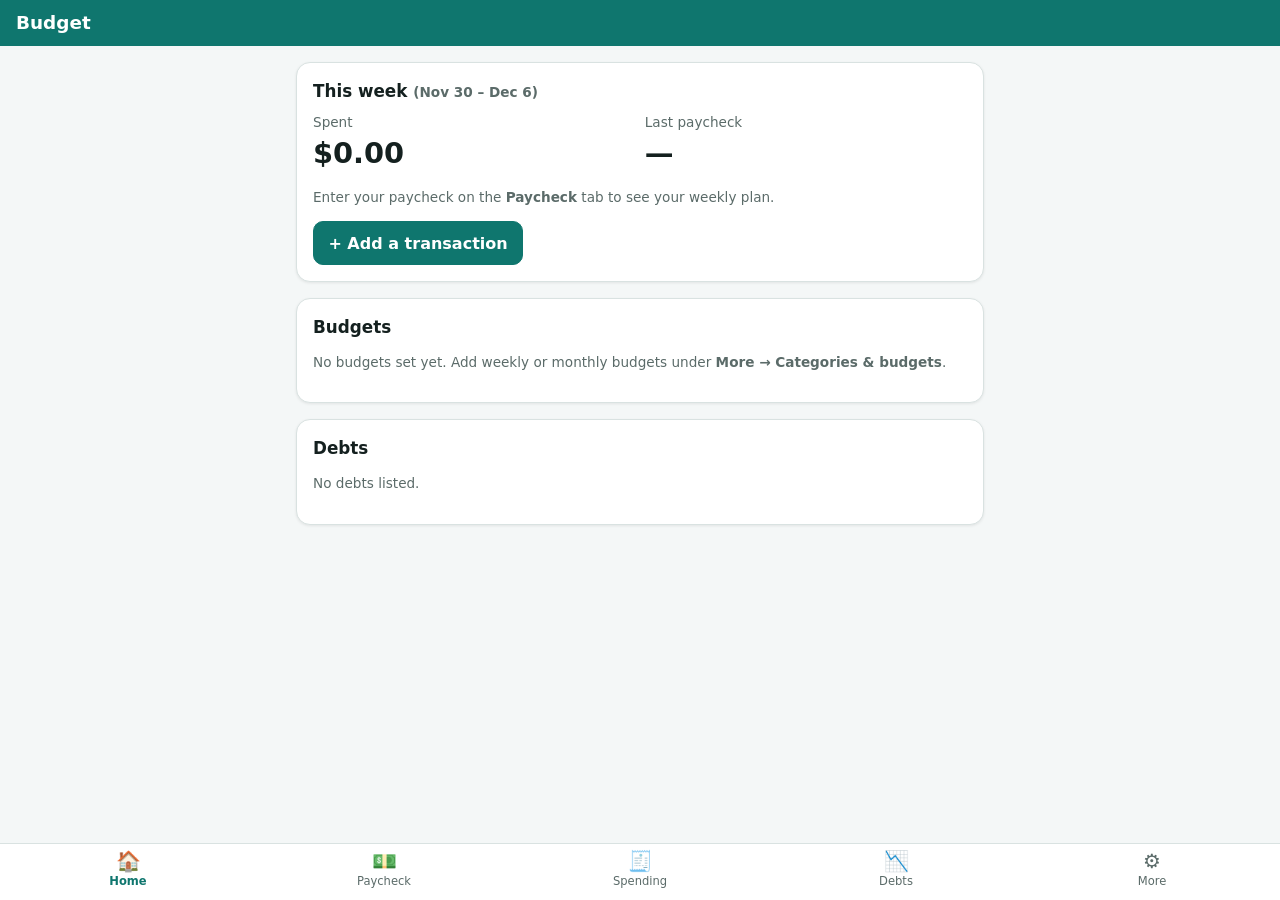
==== index.html @ af4b8f1f "Budget PWA v1" ====
<!doctype html>
<html lang="en">
<head>
<meta charset="utf-8">
<meta name="viewport" content="width=device-width, initial-scale=1, viewport-fit=cover">
<title>Budget</title>
<meta name="description" content="Personal weekly budget. Data stays on this device.">
<meta name="theme-color" content="#0f766e">
<link rel="manifest" href="manifest.json">
<link rel="icon" type="image/png" sizes="192x192" href="icons/icon-192.png">
<link rel="apple-touch-icon" href="icons/apple-touch-icon.png">
<link rel="stylesheet" href="styles.css">
</head>
<body>
<header class="topbar">
  <h1 id="title">Budget</h1>
  <span id="offline" class="pill hidden">Offline</span>
</header>
<main id="view" aria-live="polite"></main>
<div id="toast" role="status" class="toast hidden"></div>
<nav class="tabs" aria-label="Sections">
  <button data-tab="home" class="active"><span>🏠</span>Home</button>
  <button data-tab="plan"><span>💵</span>Paycheck</button>
  <button data-tab="spend"><span>🧾</span>Spending</button>
  <button data-tab="debts"><span>📉</span>Debts</button>
  <button data-tab="more"><span>⚙️</span>More</button>
</nav>
<noscript>This app needs JavaScript.</noscript>
<script src="app.js"></script>
</body>
</html>
---- styles.css ----
:root{
  --bg:#f4f7f7; --card:#ffffff; --text:#14201f; --muted:#5b6b69; --line:#d9e2e1;
  --accent:#0f766e; --accent-ink:#ffffff; --warn:#b45309; --bad:#b91c1c; --good:#15803d;
  --bar:#e3ebea; --input:#ffffff; --shadow:0 1px 3px rgba(0,0,0,.08);
  color-scheme:light;
}
@media (prefers-color-scheme:dark){
  :root:not([data-theme=light]){
    --bg:#0b1416; --card:#132024; --text:#e6efee; --muted:#93a8a6; --line:#25393c;
    --accent:#2dd4bf; --accent-ink:#06201d; --warn:#f59e0b; --bad:#f87171; --good:#4ade80;
    --bar:#22363a; --input:#0f1b1e; --shadow:none; color-scheme:dark;
  }
}
:root[data-theme=dark]{
  --bg:#0b1416; --card:#132024; --text:#e6efee; --muted:#93a8a6; --line:#25393c;
  --accent:#2dd4bf; --accent-ink:#06201d; --warn:#f59e0b; --bad:#f87171; --good:#4ade80;
  --bar:#22363a; --input:#0f1b1e; --shadow:none; color-scheme:dark;
}
*{box-sizing:border-box}
html,body{margin:0;background:var(--bg);color:var(--text);
  font:16px/1.45 system-ui,-apple-system,"Segoe UI",Roboto,sans-serif;-webkit-text-size-adjust:100%}
.topbar{position:sticky;top:0;z-index:5;display:flex;align-items:center;gap:.5rem;
  padding:calc(.6rem + env(safe-area-inset-top)) 1rem .6rem;background:var(--accent);color:var(--accent-ink)}
.topbar h1{font-size:1.15rem;margin:0;flex:1}
main{max-width:720px;margin:0 auto;padding:1rem 1rem calc(5.5rem + env(safe-area-inset-bottom))}
.tabs{position:fixed;bottom:0;left:0;right:0;display:flex;background:var(--card);border-top:1px solid var(--line);
  padding-bottom:env(safe-area-inset-bottom);z-index:5}
.tabs button{flex:1;border:0;background:none;color:var(--muted);padding:.45rem 0 .5rem;font-size:.72rem;display:flex;flex-direction:column;align-items:center;gap:.1rem;min-height:56px}
.tabs button span{font-size:1.25rem;line-height:1}
.tabs button.active{color:var(--accent);font-weight:600}
.card{background:var(--card);border:1px solid var(--line);border-radius:14px;padding:1rem;margin-bottom:1rem;box-shadow:var(--shadow)}
.card h2{font-size:1.05rem;margin:0 0 .6rem}
.card h3{font-size:.95rem;margin:1rem 0 .4rem}
.muted{color:var(--muted)} .small{font-size:.85rem}
.big{font-size:1.8rem;font-weight:700}
.good{color:var(--good)} .bad{color:var(--bad)} .warn{color:var(--warn)}
.row{display:flex;gap:.5rem;align-items:center;flex-wrap:wrap}
.row>*{flex:1 1 8rem}
.grid2{display:grid;grid-template-columns:1fr 1fr;gap:.6rem}
label{display:block;font-size:.82rem;color:var(--muted);margin:.35rem 0 .15rem}
input,select,textarea{width:100%;font:inherit;color:var(--text);background:var(--input);border:1px solid var(--line);
  border-radius:10px;padding:.55rem .65rem;min-height:44px}
input[type=checkbox]{width:auto;min-height:0;transform:scale(1.25)}
button,.btn{font:inherit;border-radius:10px;border:1px solid var(--line);background:var(--card);color:var(--text);
  padding:.55rem .9rem;min-height:44px;cursor:pointer}
button.primary{background:var(--accent);color:var(--accent-ink);border-color:var(--accent);font-weight:600}
button.danger{color:var(--bad)}
button.mini{min-height:34px;padding:.25rem .55rem;font-size:.85rem}
button:disabled{opacity:.5}
.list{list-style:none;margin:0;padding:0}
.list li{display:flex;align-items:center;gap:.5rem;padding:.55rem 0;border-bottom:1px solid var(--line)}
.list li:last-child{border-bottom:0}
.list .grow{flex:1;min-width:0}
.list .t{white-space:nowrap;overflow:hidden;text-overflow:ellipsis}
.amt{font-variant-numeric:tabular-nums;white-space:nowrap;font-weight:600}
.bar{height:10px;background:var(--bar);border-radius:6px;overflow:hidden;margin-top:.25rem}
.bar>i{display:block;height:100%;background:var(--good);border-radius:6px}
.bar.warn>i{background:var(--warn)} .bar.over>i{background:var(--bad)}
.budget{margin:.6rem 0}
.budget .head{display:flex;justify-content:space-between;gap:.5rem;font-size:.92rem}
.pill{font-size:.75rem;padding:.1rem .5rem;border-radius:999px;background:rgba(0,0,0,.2)}
.tag{font-size:.75rem;padding:.05rem .45rem;border-radius:999px;border:1px solid var(--line);color:var(--muted)}
.tag.bad{border-color:var(--bad);color:var(--bad)}
.hidden{display:none!important}
.alert{border-left:4px solid var(--bad);padding:.5rem .75rem;background:rgba(185,28,28,.08);border-radius:8px;margin:.5rem 0}
.alert.warn{border-color:var(--warn);background:rgba(180,83,9,.08)}
table{width:100%;border-collapse:collapse;font-size:.88rem}
th,td{text-align:left;padding:.4rem .3rem;border-bottom:1px solid var(--line);vertical-align:top}
td.num,th.num{text-align:right;font-variant-numeric:tabular-nums;white-space:nowrap}
.scroll{overflow-x:auto}
tr.dup td{opacity:.55}
details{border-top:1px solid var(--line);padding:.4rem 0}
details summary{cursor:pointer;font-weight:600;padding:.4rem 0;min-height:36px}
.editor-row{display:grid;grid-template-columns:1fr 1fr;gap:.4rem;padding:.6rem 0;border-bottom:1px dashed var(--line)}
.editor-row .full{grid-column:1/-1}
.seg{display:flex;border:1px solid var(--line);border-radius:10px;overflow:hidden}
.seg button{flex:1;border:0;border-radius:0}
.seg button.on{background:var(--accent);color:var(--accent-ink);font-weight:600}
.toast{position:fixed;left:50%;transform:translateX(-50%);bottom:calc(5rem + env(safe-area-inset-bottom));
  background:var(--text);color:var(--bg);padding:.6rem 1rem;border-radius:10px;z-index:10;max-width:90vw}
.fab{position:fixed;right:1rem;bottom:calc(4.8rem + env(safe-area-inset-bottom));border-radius:999px;width:56px;height:56px;font-size:1.6rem;padding:0}
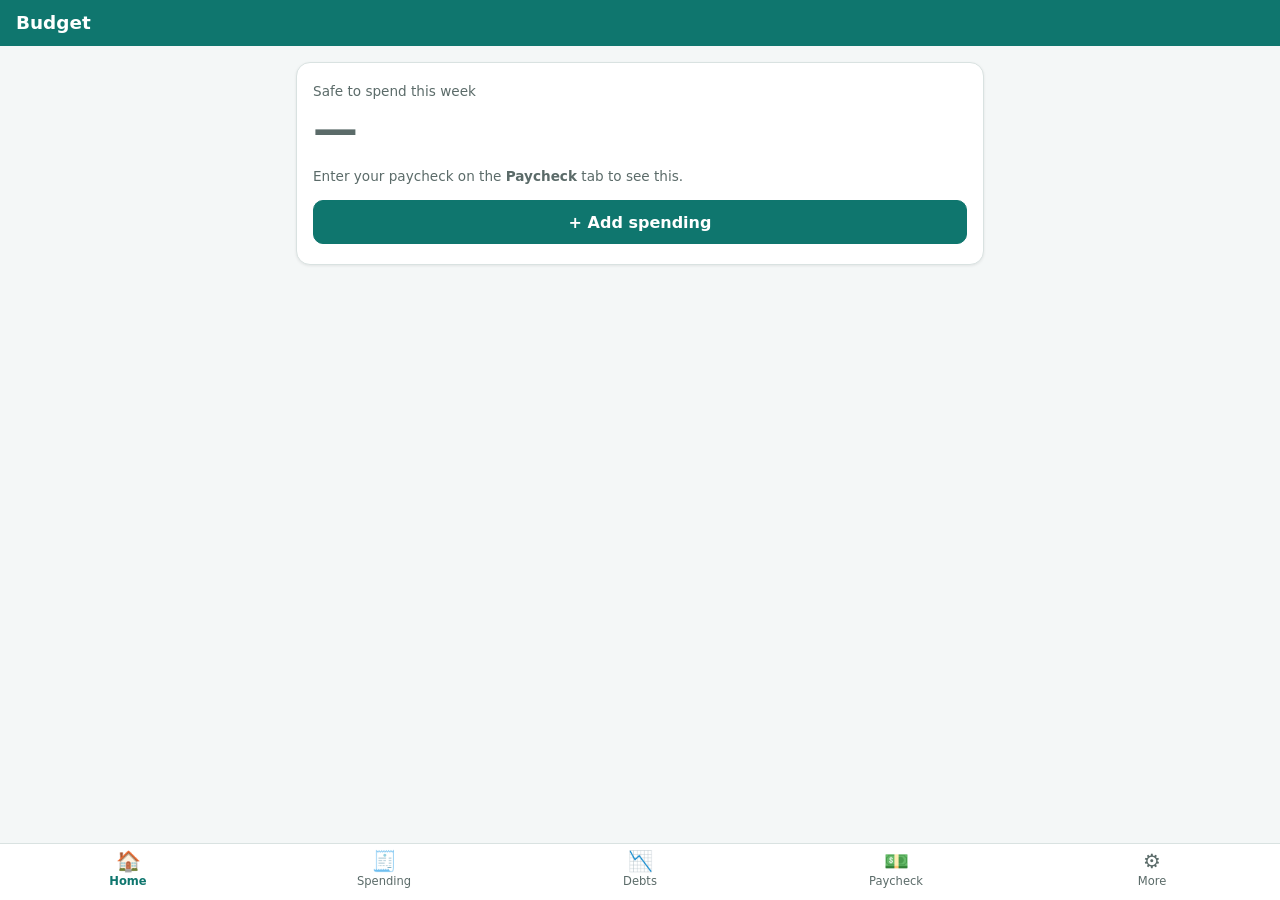
==== commit ce029d6f: "v2.1: safe-to-spend home, paycheck auto-fill, Advanced section, credit cards via Plaid Liabilities" ====
--- a/index.html
+++ b/index.html
@@ -20,9 +20,9 @@
 <div id="toast" role="status" class="toast hidden"></div>
 <nav class="tabs" aria-label="Sections">
   <button data-tab="home" class="active"><span>🏠</span>Home</button>
-  <button data-tab="plan"><span>💵</span>Paycheck</button>
   <button data-tab="spend"><span>🧾</span>Spending</button>
   <button data-tab="debts"><span>📉</span>Debts</button>
+  <button data-tab="plan"><span>💵</span>Paycheck</button>
   <button data-tab="more"><span>⚙️</span>More</button>
 </nav>
 <noscript>This app needs JavaScript.</noscript>
--- a/styles.css
+++ b/styles.css
@@ -79,3 +79,9 @@
 .toast{position:fixed;left:50%;transform:translateX(-50%);bottom:calc(5rem + env(safe-area-inset-bottom));
   background:var(--text);color:var(--bg);padding:.6rem 1rem;border-radius:10px;z-index:10;max-width:90vw}
 .fab{position:fixed;right:1rem;bottom:calc(4.8rem + env(safe-area-inset-bottom));border-radius:999px;width:56px;height:56px;font-size:1.6rem;padding:0}
+.huge{font-size:2.8rem;font-weight:800;line-height:1.1;letter-spacing:-.02em;font-variant-numeric:tabular-nums;margin:.15rem 0}
+.hero{padding:1.2rem 1rem}
+.card.compact{padding:.7rem 1rem;margin-bottom:.7rem}
+.card.compact h2{font-size:.95rem;margin-bottom:.3rem}
+section.adv{border-top:1px solid var(--line);padding:.8rem 0 .4rem}
+section.adv h3{margin:0 0 .4rem;font-size:1rem}
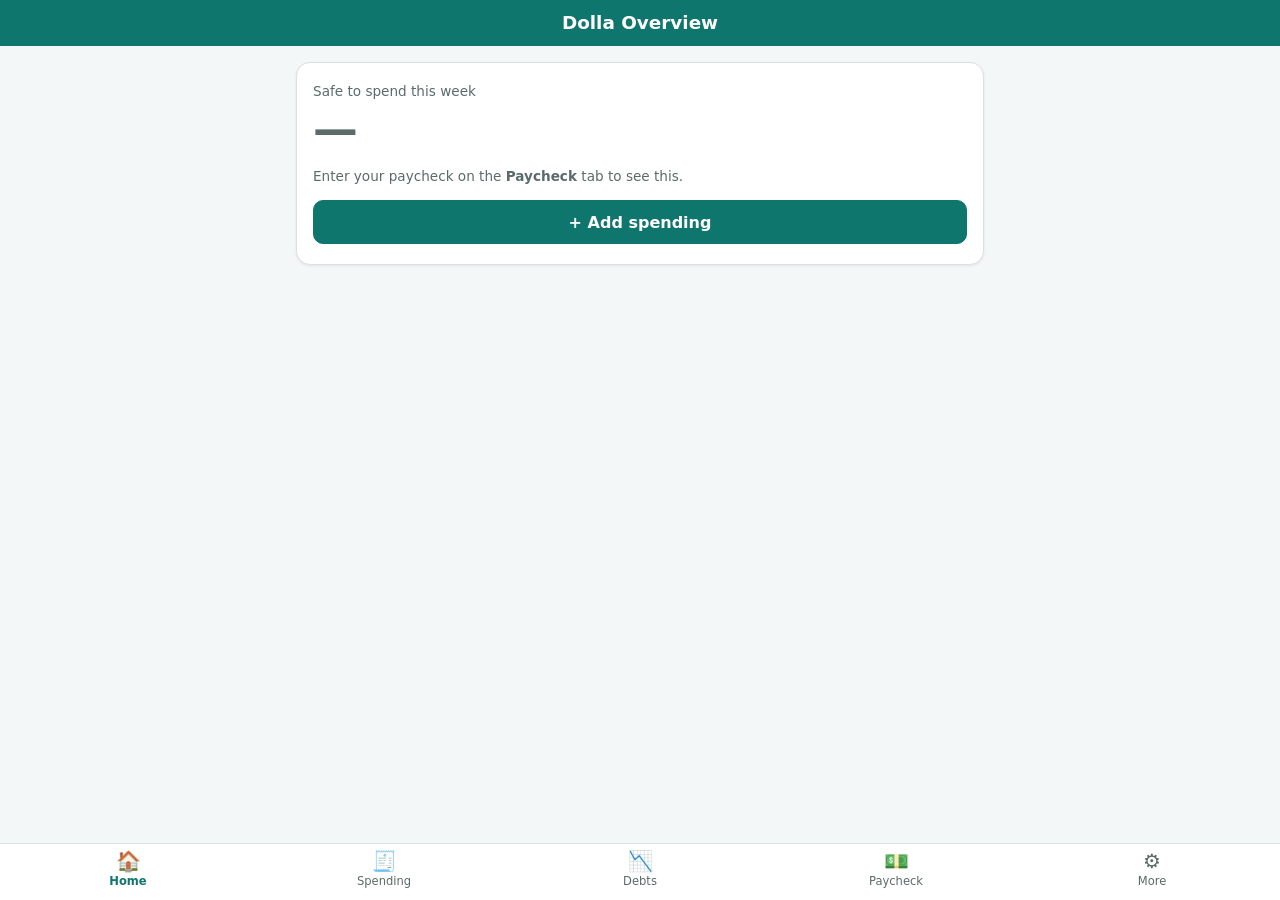
==== commit fe7f8491: "v2.5.1: Home title 'Dolla Overview', centered" ====
--- a/index.html
+++ b/index.html
@@ -13,7 +13,7 @@
 </head>
 <body>
 <header class="topbar">
-  <h1 id="title">Budget</h1>
+  <h1 id="title">Dolla Overview</h1>
   <span id="offline" class="pill hidden">Offline</span>
 </header>
 <main id="view" aria-live="polite"></main>
--- a/styles.css
+++ b/styles.css
@@ -85,3 +85,35 @@
 .card.compact h2{font-size:.95rem;margin-bottom:.3rem}
 section.adv{border-top:1px solid var(--line);padding:.8rem 0 .4rem}
 section.adv h3{margin:0 0 .4rem;font-size:1rem}
+.chips{display:flex;gap:.3rem;flex-wrap:wrap;margin:.35rem 0}
+.chip{min-width:36px;min-height:36px;padding:.25rem .5rem;border-radius:999px;border:1px solid var(--line);background:var(--card);color:var(--text);font-size:.85rem;display:inline-flex;align-items:center;justify-content:center;cursor:pointer}
+.chip.on{background:var(--accent);color:var(--accent-ink);border-color:var(--accent)}
+.chip.on.auto{background:transparent;color:var(--accent);border:2px dashed var(--accent)}
+.wk{padding:.35rem 0;border-bottom:1px dashed var(--line)}
+.card>details{border-top:0;padding-top:0}
+.updatebar{position:fixed;left:.75rem;right:.75rem;top:calc(3.2rem + env(safe-area-inset-top));z-index:20;background:var(--card);border:1px solid var(--accent);border-radius:12px;padding:.5rem .75rem;display:flex;align-items:center;justify-content:space-between;gap:.5rem;box-shadow:0 2px 8px rgba(0,0,0,.2)}
+.goal .row>.tag{flex:0 0 auto;white-space:nowrap} .goal-amt{margin-top:.1rem}
+:root[data-theme=matrix]{--bg:#000;--card:rgba(0,14,4,.84);--text:#00ff41;--muted:#3ccf62;--line:#0f4a1f;--accent:#00ff41;--accent-ink:#000;
+  --warn:#d4ff3a;--bad:#ff5c5c;--good:#00ff41;--bar:#0b2e14;--input:#000;--shadow:none;color-scheme:dark}
+:root[data-theme=matrix] body{font-family:ui-monospace,"Roboto Mono","DejaVu Sans Mono",monospace}
+:root[data-theme=matrix] .topbar{background:#000;color:var(--text);border-bottom:1px solid var(--accent)}
+:root[data-theme=matrix] .tabs{background:#000}
+:root[data-theme=matrix] .huge{text-shadow:0 0 10px rgba(0,255,65,.45)}
+#rain{position:fixed;inset:0;width:100%;height:100%;z-index:0;pointer-events:none;opacity:.22}
+:root[data-theme=matrix] main{position:relative;z-index:1}
+:root[data-theme=charcoal]{--bg:#f4f4f5;--card:#fff;--text:#18181b;--muted:#5c5c66;--line:#dcdce0;--accent:#2b2d31;--accent-ink:#fff;--red:#dc2626;
+  --warn:#b45309;--bad:#b91c1c;--good:#15803d;--bar:#e4e4e7;--input:#fff;--goalbar:#2b2d31;--glow1:rgba(220,38,38,.10);--glow2:rgba(43,45,49,.10);--lines:rgba(0,0,0,.035);color-scheme:light}
+@media (prefers-color-scheme:dark){:root[data-theme=charcoal]{--bg:#111113;--card:#1c1c1f;--text:#ededee;--muted:#a1a1aa;--line:#303035;--accent:#f87171;--accent-ink:#18181b;--red:#ef4444;
+  --warn:#f59e0b;--bad:#fca5a5;--good:#4ade80;--bar:#2c2c31;--input:#141416;--goalbar:#d4d4d8;--shadow:none;--glow1:rgba(220,38,38,.26);--glow2:rgba(127,29,29,.28);--lines:rgba(255,255,255,.03);color-scheme:dark}
+  :root[data-theme=charcoal] .topbar{background:#232427;color:#f4f4f5}
+  :root[data-theme=charcoal] button.primary{background:#dc2626;border-color:#dc2626;color:#fff}}
+:root[data-theme=charcoal] .topbar{box-shadow:inset 0 -4px 0 var(--red)}
+:root[data-theme=charcoal] .hero{border-top:4px solid var(--red)}
+:root[data-theme=charcoal] .tabs button.active{box-shadow:inset 0 3px 0 var(--red)}
+:root[data-theme=charcoal] .goal .bar:not(.warn):not(.over)>i,:root[data-theme=charcoal] #homeGoals .bar:not(.warn):not(.over)>i{background:var(--goalbar)}
+:root[data-theme=charcoal] main{position:relative;z-index:1}
+#bgfx{position:fixed;inset:-25%;z-index:0;pointer-events:none;animation:bgdrift 14s ease-in-out infinite alternate;
+  background:radial-gradient(38% 28% at 22% 28%,var(--glow1),transparent 70%),radial-gradient(34% 26% at 78% 72%,var(--glow2),transparent 70%),repeating-linear-gradient(115deg,var(--lines) 0 1px,transparent 1px 30px)}
+@keyframes bgdrift{from{transform:translate3d(-6%,-4%,0) rotate(-2deg)}to{transform:translate3d(6%,4%,0) rotate(2deg)}}
+@media (prefers-reduced-motion:reduce){#bgfx{animation:none}}
+.topbar.center h1{text-align:center} .topbar.center #offline{position:absolute;right:1rem}
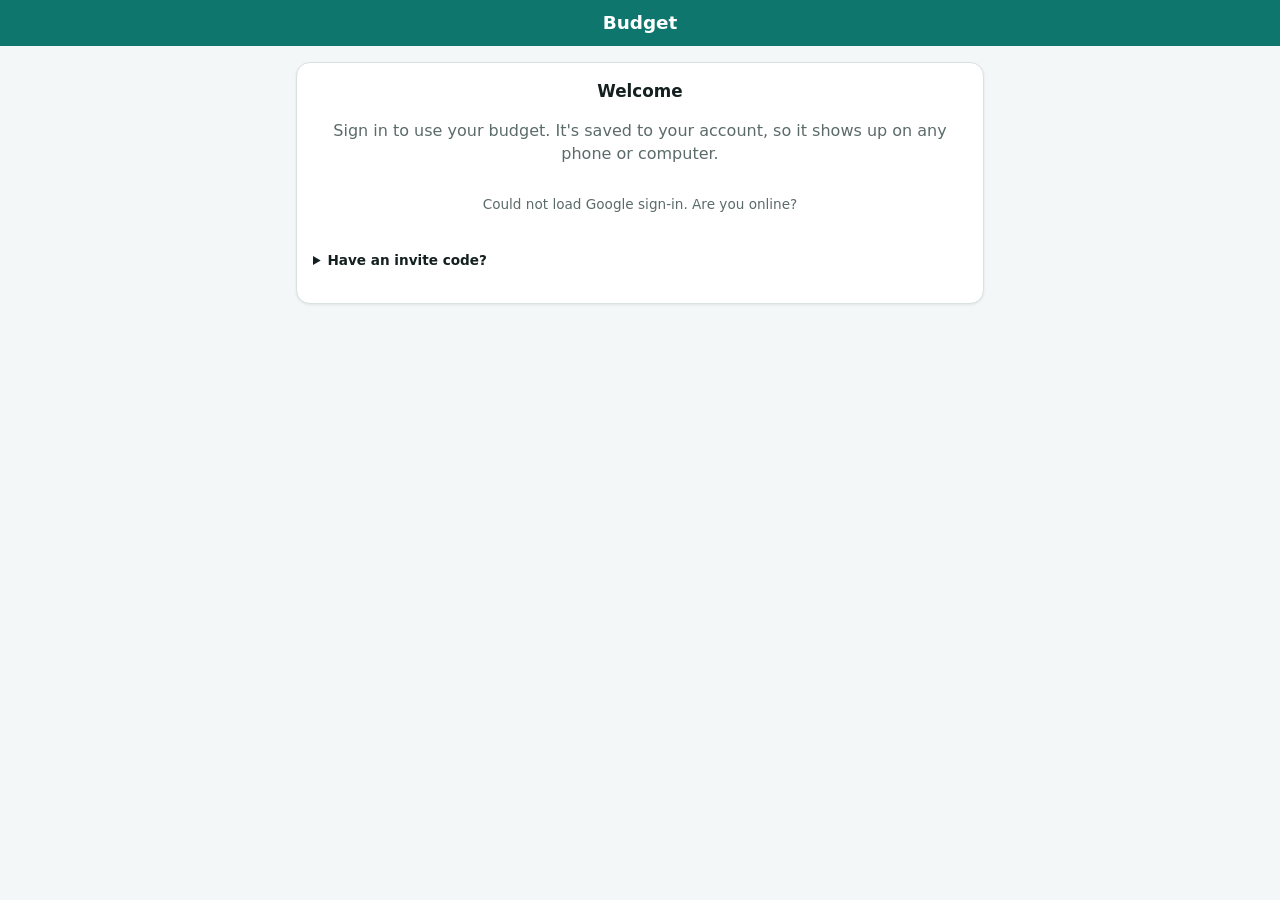
==== commit 1ad153ce: "v2.8.0: app login (Google or invite), budget saved encrypted to the account, offline cache + revisio" ====
--- a/index.html
+++ b/index.html
@@ -4,7 +4,7 @@
 <meta charset="utf-8">
 <meta name="viewport" content="width=device-width, initial-scale=1, viewport-fit=cover">
 <title>Budget</title>
-<meta name="description" content="Personal weekly budget. Data stays on this device.">
+<meta name="description" content="Personal weekly budget, saved to your account.">
 <meta name="theme-color" content="#0f766e">
 <link rel="manifest" href="manifest.json">
 <link rel="icon" type="image/png" sizes="192x192" href="icons/icon-192.png">
--- a/styles.css
+++ b/styles.css
@@ -116,4 +116,5 @@
   background:radial-gradient(38% 28% at 22% 28%,var(--glow1),transparent 70%),radial-gradient(34% 26% at 78% 72%,var(--glow2),transparent 70%),repeating-linear-gradient(115deg,var(--lines) 0 1px,transparent 1px 30px)}
 @keyframes bgdrift{from{transform:translate3d(-6%,-4%,0) rotate(-2deg)}to{transform:translate3d(6%,4%,0) rotate(2deg)}}
 @media (prefers-reduced-motion:reduce){#bgfx{animation:none}}
-.topbar.center h1{text-align:center} .topbar.center #offline{position:absolute;right:1rem}
+.topbar h1{text-align:center} .topbar #offline{position:absolute;right:1rem}
+body.gated .tabs{display:none}
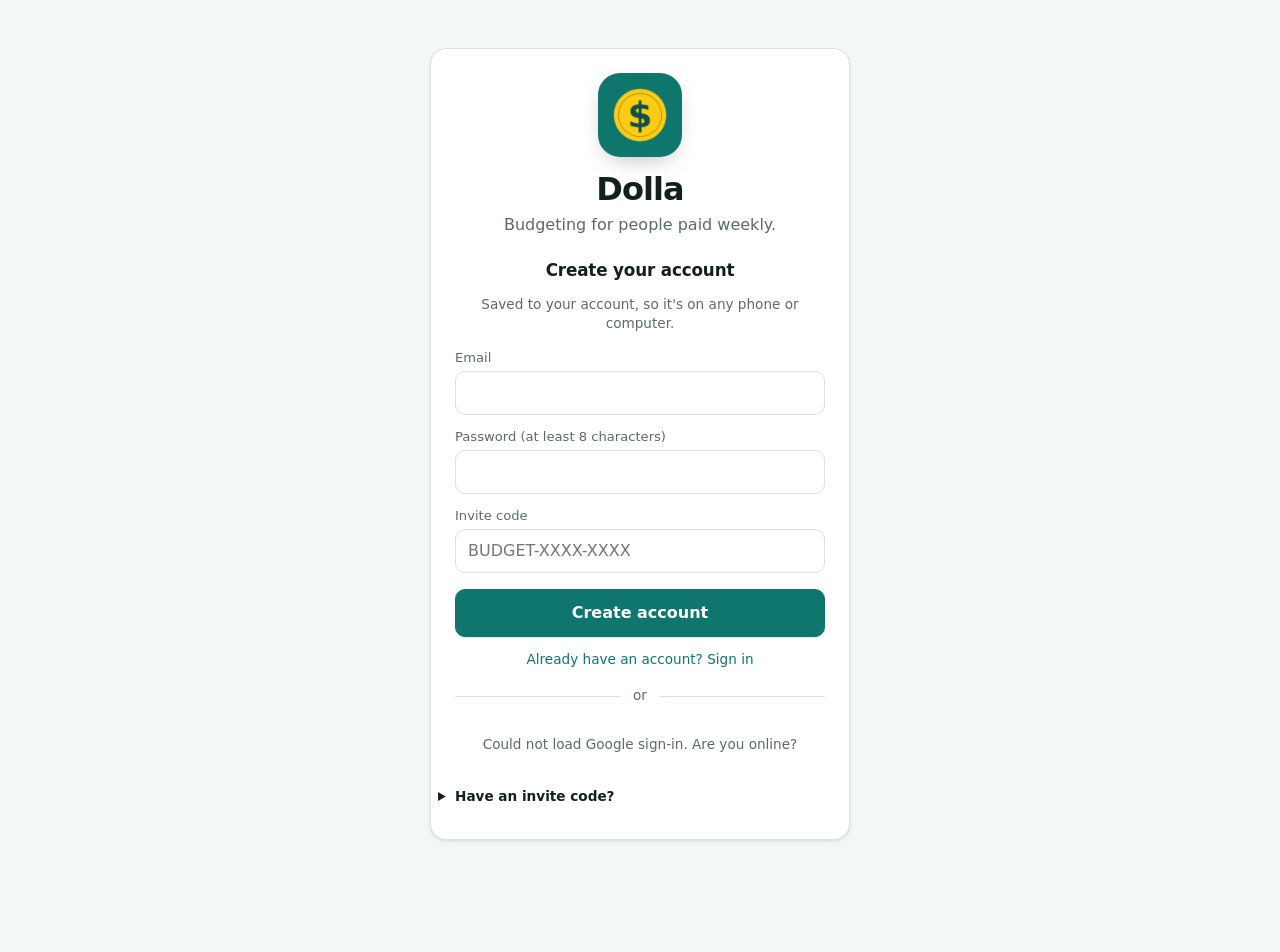
==== commit b37f1c89: "v2.9.0: visual polish (spacing scale, type, controls, focus rings, reduced-motion aware), Dolla sign" ====
--- a/index.html
+++ b/index.html
@@ -3,7 +3,7 @@
 <head>
 <meta charset="utf-8">
 <meta name="viewport" content="width=device-width, initial-scale=1, viewport-fit=cover">
-<title>Budget</title>
+<title>Dolla</title>
 <meta name="description" content="Personal weekly budget, saved to your account.">
 <meta name="theme-color" content="#0f766e">
 <link rel="manifest" href="manifest.json">
--- a/styles.css
+++ b/styles.css
@@ -118,3 +118,46 @@
 @media (prefers-reduced-motion:reduce){#bgfx{animation:none}}
 .topbar h1{text-align:center} .topbar #offline{position:absolute;right:1rem}
 body.gated .tabs{display:none}
+
+/* ---------- v2.9 polish: spacing scale, type, consistent controls, motion (theme colors unchanged) ---------- */
+:root{--s1:.25rem;--s2:.5rem;--s3:.75rem;--s4:1rem;--s5:1.5rem;--r-sm:10px;--r:16px;--ease:cubic-bezier(.2,.7,.2,1);
+  --ring:0 0 0 3px color-mix(in srgb,var(--accent) 35%,transparent)}
+html,body{font-family:system-ui,-apple-system,"Segoe UI",Roboto,"Helvetica Neue",Arial,sans-serif;-webkit-font-smoothing:antialiased;text-rendering:optimizeLegibility}
+h1,h2,h3{letter-spacing:-.01em;line-height:1.25}
+.topbar{padding:calc(var(--s3) + env(safe-area-inset-top)) var(--s4) var(--s3);box-shadow:0 1px 0 rgba(0,0,0,.06)}
+.topbar h1{font-size:1.1rem;font-weight:700}
+main{padding:var(--s4) var(--s4) calc(5.5rem + env(safe-area-inset-bottom))}
+.card{border-radius:var(--r);padding:var(--s4) calc(var(--s4) + 2px);margin-bottom:var(--s4);
+  box-shadow:var(--shadow),0 4px 14px -8px rgba(0,0,0,.12)}
+.card h2{font-size:1.05rem;font-weight:700;margin:0 0 var(--s3)}
+.card h3{font-size:.95rem;font-weight:650;margin:var(--s4) 0 var(--s2)}
+label{font-weight:500;margin:var(--s3) 0 var(--s1)}
+input,select,textarea{border-radius:var(--r-sm);padding:var(--s2) var(--s3);transition:border-color .15s,box-shadow .15s}
+input:focus,select:focus,textarea:focus{outline:none;border-color:var(--accent);box-shadow:var(--ring)}
+button,.btn{border-radius:var(--r-sm);padding:var(--s2) var(--s4);font-weight:500;
+  transition:transform .12s var(--ease),filter .15s,background-color .15s,border-color .15s,box-shadow .15s}
+button:hover{filter:brightness(1.04)} button:active{transform:scale(.98)}
+button:focus-visible,.chip:focus-visible,summary:focus-visible,a:focus-visible{outline:none;box-shadow:var(--ring)}
+button.primary{box-shadow:0 1px 2px rgba(0,0,0,.12)}
+button.mini{border-radius:8px}
+.row{gap:var(--s2)}
+.tabs{box-shadow:0 -1px 0 rgba(0,0,0,.03)}
+.tabs button{border-radius:0;transition:color .15s}
+.tabs button span{transition:transform .2s var(--ease)} .tabs button.active span{transform:translateY(-1px) scale(1.08)}
+.toast{border-radius:12px;box-shadow:0 6px 20px rgba(0,0,0,.25)}
+.bar>i{transition:width .5s var(--ease)}
+details summary{list-style-position:outside}
+@keyframes rise{from{opacity:0;transform:translateY(6px)}to{opacity:1;transform:none}}
+/* sign-in screen */
+#gate{animation:rise .3s var(--ease) both;max-width:420px;margin:var(--s5) auto;padding:var(--s5) var(--s5) var(--s4);text-align:center}
+#gate .logo{width:84px;height:84px;border-radius:22px;display:block;margin:0 auto var(--s3);box-shadow:0 8px 24px -10px rgba(0,0,0,.35)}
+#gate .brand{font-size:2rem;font-weight:800;letter-spacing:-.03em;margin:0}
+#gate .tagline{color:var(--muted);margin:var(--s1) 0 var(--s5)}
+#gate h2{font-size:1.05rem;margin:0 0 var(--s1)}
+#gate form{text-align:left}
+#gate button[type=submit]{width:100%;margin-top:var(--s4);min-height:48px;font-size:1rem}
+#gate .or{display:flex;align-items:center;gap:var(--s3);color:var(--muted);font-size:.85rem;margin:var(--s4) 0}
+#gate .or::before,#gate .or::after{content:"";flex:1;height:1px;background:var(--line)}
+#gate a{color:var(--accent);text-decoration:none;font-weight:500}
+body.gated .topbar{display:none} body.gated main{padding-top:var(--s5)}
+@media (prefers-reduced-motion:reduce){*,*::before,*::after{animation:none!important;transition:none!important}}
